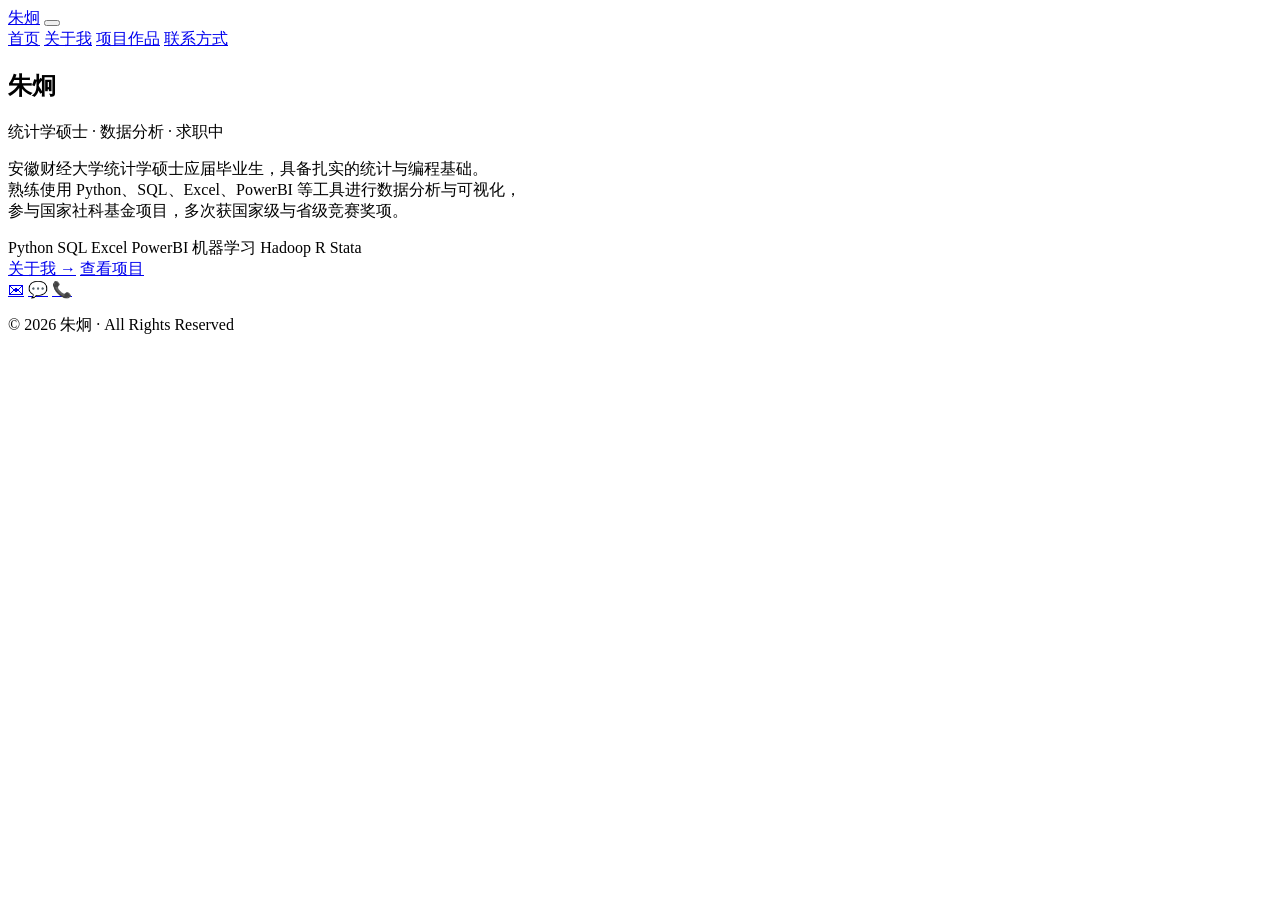
==== index.html @ d9f15bb6 "Add index.html" ====
﻿<!DOCTYPE html>
<html lang="zh-CN">
<head>
  <meta charset="UTF-8">
  <meta name="viewport" content="width=device-width, initial-scale=1.0">
  <title>朱炯 · 个人主页</title>
  <link rel="stylesheet" href="css/style.css">
</head>
<body>
  <nav class="navbar" id="navbar">
    <div class="container">
      <a href="index.html" class="nav-logo">朱炯</a>
      <button class="nav-toggle" id="navToggle" aria-label="菜单">
        <span></span><span></span><span></span>
      </button>
      <div class="nav-links" id="navLinks">
        <a href="index.html" class="active">首页</a>
        <a href="about.html">关于我</a>
        <a href="projects.html">项目作品</a>
        <a href="contact.html">联系方式</a>
      </div>
    </div>
  </nav>

  <section class="hero">
    <div class="hero-content fade-in visible">
      <h1>朱炯</h1>
      <p class="subtitle">统计学硕士 · 数据分析 · 求职中</p>
      <p class="tagline">
        安徽财经大学统计学硕士应届毕业生，具备扎实的统计与编程基础。<br>
        熟练使用 Python、SQL、Excel、PowerBI 等工具进行数据分析与可视化，<br>
        参与国家社科基金项目，多次获国家级与省级竞赛奖项。
      </p>
      <div class="skills-tags">
        <span class="skill-tag">Python</span>
        <span class="skill-tag">SQL</span>
        <span class="skill-tag">Excel</span>
        <span class="skill-tag">PowerBI</span>
        <span class="skill-tag">机器学习</span>
        <span class="skill-tag">Hadoop</span>
        <span class="skill-tag">R</span>
        <span class="skill-tag">Stata</span>
      </div>
      <div class="hero-cta">
        <a href="about.html" class="btn btn-primary">关于我 →</a>
        <a href="projects.html" class="btn btn-outline">查看项目</a>
      </div>
    </div>
  </section>

  <footer class="footer">
    <div class="social-links">
      <a href="mailto:18325976076@163.com" title="邮箱">✉</a>
      <a href="#" title="微信">💬</a>
      <a href="contact.html" title="联系我">📞</a>
    </div>
    <p>&copy; 2026 朱炯 · All Rights Reserved</p>
  </footer>

  <script src="js/main.js"></script>
</body>
</html>
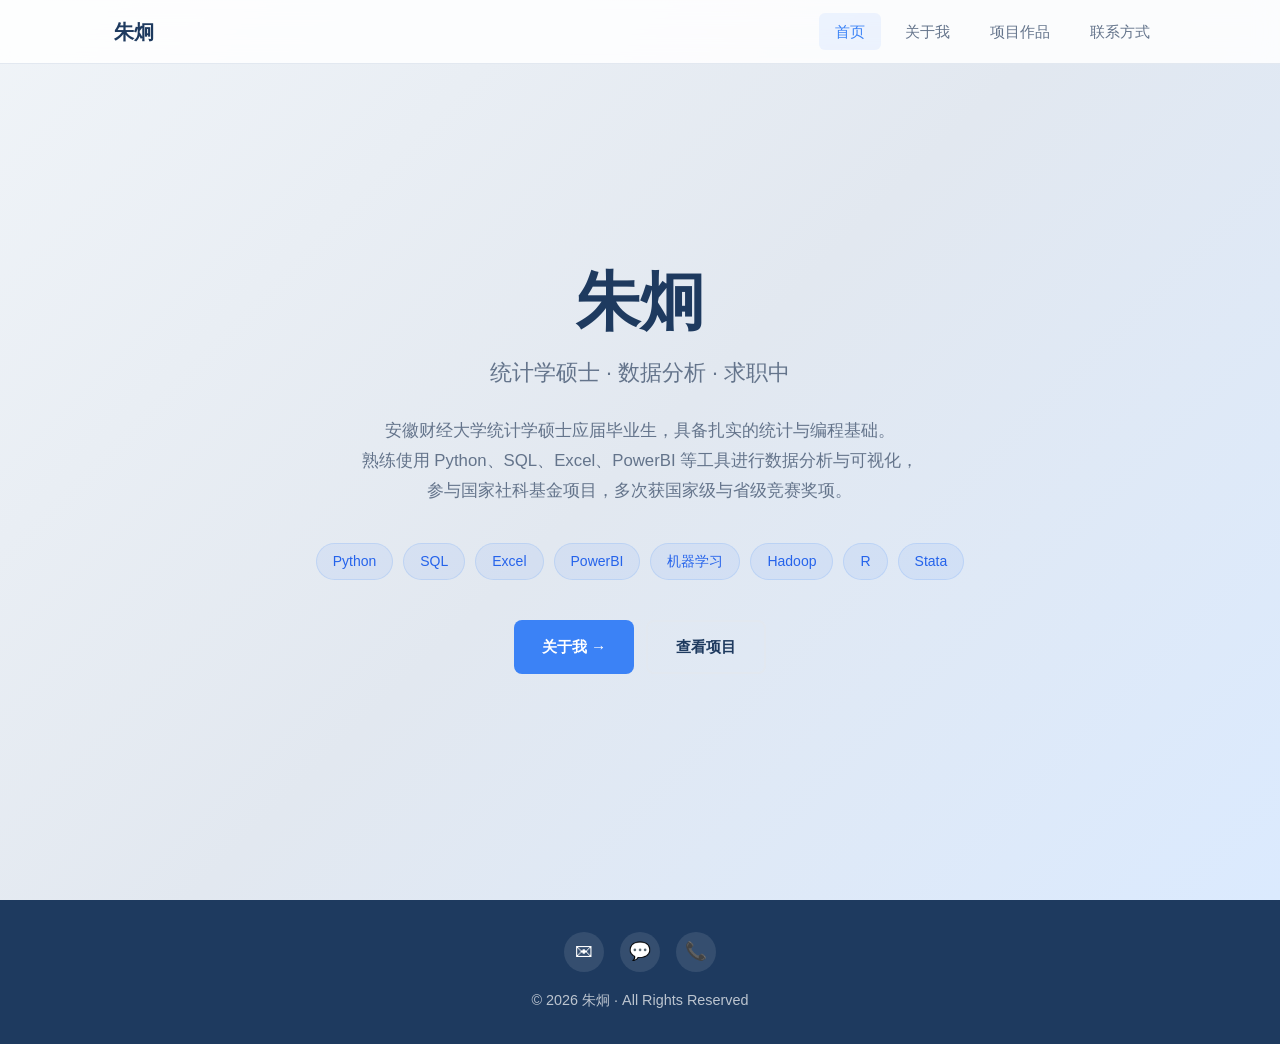
==== commit d31ead13: "feat: add SEO meta tags, JSON-LD, sitemap, robots.txt" ====
--- a/index.html
+++ b/index.html
@@ -3,7 +3,36 @@
 <head>
   <meta charset="UTF-8">
   <meta name="viewport" content="width=device-width, initial-scale=1.0">
-  <title>朱炯 · 个人主页</title>
+  <title>朱炯 · 数据分析 · 个人主页</title>
+  <meta name="description" content="朱炯，安徽财经大学统计学硕士应届毕业生。精通Python、SQL、Excel、PowerBI数据分析，参与国家社科基金项目，多次获国家级竞赛奖项。求职数据分析岗位。">
+  <meta name="keywords" content="朱炯,数据分析,统计学,安徽财经大学,Python,SQL,Excel,PowerBI,求职">
+  <meta name="author" content="朱炯">
+  <link rel="canonical" href="https://zhujiong22.github.io/">
+  <meta property="og:title" content="朱炯 · 数据分析 · 个人主页">
+  <meta property="og:description" content="安徽财经大学统计学硕士，数据分析方向。熟练Python、SQL、PowerBI。">
+  <meta property="og:type" content="website">
+  <meta property="og:url" content="https://zhujiong22.github.io/">
+  <meta property="og:locale" content="zh_CN">
+  <meta name="twitter:card" content="summary">
+  <script type="application/ld+json">
+  {
+    "@context": "https://schema.org",
+    "@type": "Person",
+    "name": "朱炯",
+    "givenName": "炯",
+    "familyName": "朱",
+    "gender": "男",
+    "jobTitle": "数据分析师",
+    "description": "安徽财经大学统计学硕士应届毕业生，具备扎实的统计与编程基础。熟练使用 Python、SQL、Excel、PowerBI 等工具进行数据分析与可视化。",
+    "url": "https://zhujiong22.github.io",
+    "email": "18325976076@163.com",
+    "telephone": "18325976076",
+    "address": { "@type": "PostalAddress", "addressRegion": "安徽", "addressLocality": "阜阳" },
+    "alumniOf": [{ "@type": "CollegeOrUniversity", "name": "安徽财经大学" }],
+    "knowsAbout": ["数据分析","Python","SQL","Excel","PowerBI","机器学习","Hadoop","R","Stata"],
+    "seeks": { "@type": "JobPosting", "title": "数据分析师" }
+  }
+  </script>
   <link rel="stylesheet" href="css/style.css">
 </head>
 <body>
@@ -50,9 +79,9 @@
 
   <footer class="footer">
     <div class="social-links">
-      <a href="mailto:18325976076@163.com" title="邮箱">✉</a>
-      <a href="#" title="微信">💬</a>
-      <a href="contact.html" title="联系我">📞</a>
+      <a href="mailto:18325976076@163.com" title="邮箱" aria-label="发送邮件">✉</a>
+      <a href="contact.html" title="微信" aria-label="微信联系">💬</a>
+      <a href="contact.html" title="联系我" aria-label="联系方式">📞</a>
     </div>
     <p>&copy; 2026 朱炯 · All Rights Reserved</p>
   </footer>
--- a/css/style.css
+++ b/css/style.css
@@ -0,0 +1,562 @@
+﻿/* ========== CSS Reset & Base ========== */
+*, *::before, *::after {
+  margin: 0;
+  padding: 0;
+  box-sizing: border-box;
+}
+
+:root {
+  --primary: #1e3a5f;
+  --primary-light: #2a5080;
+  --accent: #3b82f6;
+  --bg: #f8fafc;
+  --card-bg: #ffffff;
+  --text: #1e293b;
+  --text-muted: #64748b;
+  --border: #e2e8f0;
+  --radius: 12px;
+  --shadow: 0 1px 3px rgba(0,0,0,.06), 0 1px 2px rgba(0,0,0,.04);
+  --shadow-hover: 0 10px 25px rgba(0,0,0,.08), 0 4px 10px rgba(0,0,0,.04);
+  --transition: .25s ease;
+  --nav-height: 64px;
+}
+
+html { scroll-behavior: smooth; }
+
+body {
+  font-family: -apple-system, BlinkMacSystemFont, "Segoe UI", Roboto, "Noto Sans SC", "PingFang SC", "Microsoft YaHei", sans-serif;
+  color: var(--text);
+  background: var(--bg);
+  line-height: 1.7;
+  -webkit-font-smoothing: antialiased;
+}
+
+a { color: var(--accent); text-decoration: none; transition: color var(--transition); }
+a:hover { color: #2563eb; }
+
+img { max-width: 100%; display: block; }
+ul, ol { list-style: none; }
+
+.container {
+  max-width: 1100px;
+  margin: 0 auto;
+  padding: 0 24px;
+}
+
+/* ========== Navigation ========== */
+.navbar {
+  position: fixed;
+  top: 0; left: 0; right: 0;
+  height: var(--nav-height);
+  background: rgba(255,255,255,.85);
+  backdrop-filter: blur(12px);
+  border-bottom: 1px solid var(--border);
+  z-index: 1000;
+}
+
+.navbar.scrolled { box-shadow: 0 1px 8px rgba(0,0,0,.08); }
+
+.navbar .container {
+  display: flex;
+  align-items: center;
+  justify-content: space-between;
+  height: 100%;
+}
+
+.nav-logo {
+  font-size: 1.25rem;
+  font-weight: 700;
+  color: var(--primary);
+}
+
+.nav-links { display: flex; gap: 8px; }
+
+.nav-links a {
+  padding: 6px 16px;
+  border-radius: 6px;
+  color: var(--text-muted);
+  font-size: .95rem;
+  font-weight: 500;
+  transition: all var(--transition);
+}
+
+.nav-links a:hover,
+.nav-links a.active {
+  color: var(--accent);
+  background: rgba(59,130,246,.08);
+}
+
+.nav-toggle {
+  display: none;
+  flex-direction: column;
+  gap: 5px;
+  background: none;
+  border: none;
+  cursor: pointer;
+  padding: 4px;
+}
+
+.nav-toggle span {
+  display: block;
+  width: 24px;
+  height: 2px;
+  background: var(--text);
+  border-radius: 2px;
+  transition: all var(--transition);
+}
+
+@media (max-width: 768px) {
+  .nav-toggle { display: flex; }
+  .nav-links {
+    position: fixed;
+    top: var(--nav-height);
+    left: 0; right: 0;
+    background: var(--card-bg);
+    flex-direction: column;
+    padding: 16px;
+    gap: 4px;
+    border-bottom: 1px solid var(--border);
+    transform: translateY(-100%);
+    opacity: 0;
+    pointer-events: none;
+    transition: all var(--transition);
+  }
+  .nav-links.open {
+    transform: translateY(0);
+    opacity: 1;
+    pointer-events: auto;
+  }
+  .nav-links a { padding: 10px 16px; font-size: 1rem; }
+}
+
+/* ========== Hero ========== */
+.hero {
+  min-height: 100vh;
+  display: flex;
+  align-items: center;
+  justify-content: center;
+  text-align: center;
+  padding: 120px 24px 80px;
+  background: linear-gradient(135deg, #f0f4f8 0%, #e2e8f0 50%, #dbeafe 100%);
+}
+
+.hero-content { max-width: 680px; }
+
+.hero-content h1 {
+  font-size: clamp(2.5rem, 6vw, 4rem);
+  font-weight: 800;
+  color: var(--primary);
+  line-height: 1.15;
+  margin-bottom: 16px;
+}
+
+.hero-content .subtitle {
+  font-size: clamp(1.1rem, 2.5vw, 1.35rem);
+  color: var(--text-muted);
+  margin-bottom: 24px;
+}
+
+.hero-content .tagline {
+  font-size: 1.05rem;
+  color: var(--text-muted);
+  margin-bottom: 36px;
+  line-height: 1.8;
+}
+
+.hero-cta {
+  display: flex;
+  gap: 12px;
+  justify-content: center;
+  flex-wrap: wrap;
+}
+
+.btn {
+  display: inline-flex;
+  align-items: center;
+  gap: 8px;
+  padding: 12px 28px;
+  border-radius: 8px;
+  font-size: .95rem;
+  font-weight: 600;
+  cursor: pointer;
+  border: none;
+  transition: all var(--transition);
+  text-decoration: none;
+}
+
+.btn-primary {
+  background: var(--accent);
+  color: #fff;
+}
+.btn-primary:hover {
+  background: #2563eb;
+  color: #fff;
+  transform: translateY(-2px);
+  box-shadow: 0 4px 12px rgba(59,130,246,.35);
+}
+
+.btn-outline {
+  background: transparent;
+  color: var(--primary);
+  border: 2px solid var(--border);
+}
+.btn-outline:hover {
+  border-color: var(--accent);
+  color: var(--accent);
+  transform: translateY(-2px);
+}
+
+/* ========== Sections ========== */
+.section { padding: 80px 0; }
+
+.section-title {
+  font-size: 1.75rem;
+  font-weight: 700;
+  color: var(--primary);
+  text-align: center;
+  margin-bottom: 12px;
+}
+
+.section-subtitle {
+  text-align: center;
+  color: var(--text-muted);
+  margin-bottom: 48px;
+  font-size: 1.05rem;
+}
+
+/* Skills Tags (home) */
+.skills-tags {
+  display: flex;
+  flex-wrap: wrap;
+  gap: 10px;
+  justify-content: center;
+  margin-bottom: 40px;
+}
+
+.skill-tag {
+  padding: 6px 16px;
+  border-radius: 20px;
+  background: rgba(59,130,246,.08);
+  color: #2563eb;
+  font-size: .875rem;
+  font-weight: 500;
+  border: 1px solid rgba(59,130,246,.15);
+  transition: all var(--transition);
+}
+.skill-tag:hover {
+  background: var(--accent);
+  color: #fff;
+  border-color: var(--accent);
+}
+
+/* ========== About ========== */
+.about-grid {
+  display: grid;
+  grid-template-columns: 1fr 1fr;
+  gap: 48px;
+  margin-top: 24px;
+}
+
+.about-card {
+  background: var(--card-bg);
+  border-radius: var(--radius);
+  padding: 32px;
+  box-shadow: var(--shadow);
+  border: 1px solid var(--border);
+  transition: box-shadow var(--transition);
+}
+.about-card:hover { box-shadow: var(--shadow-hover); }
+
+.about-card h3 {
+  font-size: 1.15rem;
+  font-weight: 700;
+  color: var(--primary);
+  margin-bottom: 20px;
+  padding-bottom: 12px;
+  border-bottom: 2px solid var(--accent);
+  display: inline-block;
+}
+
+/* Timeline */
+.timeline { position: relative; padding-left: 24px; }
+.timeline::before {
+  content: "";
+  position: absolute;
+  left: 6px;
+  top: 4px;
+  bottom: 4px;
+  width: 2px;
+  background: var(--border);
+}
+
+.timeline-item {
+  position: relative;
+  margin-bottom: 28px;
+  padding-left: 20px;
+}
+.timeline-item:last-child { margin-bottom: 0; }
+
+.timeline-item::before {
+  content: "";
+  position: absolute;
+  left: -22px;
+  top: 6px;
+  width: 10px;
+  height: 10px;
+  border-radius: 50%;
+  background: var(--accent);
+  border: 2px solid var(--card-bg);
+  box-shadow: 0 0 0 2px #60a5fa;
+}
+
+.timeline-item .date {
+  font-size: .85rem;
+  color: var(--accent);
+  font-weight: 600;
+  margin-bottom: 4px;
+}
+.timeline-item .title { font-weight: 700; font-size: 1rem; margin-bottom: 2px; }
+.timeline-item .school { font-size: .9rem; color: var(--text-muted); margin-bottom: 6px; }
+.timeline-item .desc { font-size: .9rem; color: var(--text-muted); line-height: 1.6; }
+
+/* Skills Grid */
+.skills-grid {
+  display: grid;
+  grid-template-columns: 1fr 1fr;
+  gap: 20px;
+}
+
+.skill-group { margin-bottom: 4px; }
+.skill-group .skill-name { font-weight: 600; font-size: .9rem; margin-bottom: 6px; color: var(--text); }
+.skill-group .skill-level {
+  height: 8px;
+  background: var(--border);
+  border-radius: 4px;
+  overflow: hidden;
+}
+.skill-group .skill-level .fill {
+  height: 100%;
+  background: linear-gradient(90deg, var(--accent), #60a5fa);
+  border-radius: 4px;
+  width: 0;
+  transition: width .8s ease;
+}
+
+.cert-list { display: flex; flex-wrap: wrap; gap: 10px; margin-top: 12px; }
+.cert-badge {
+  padding: 4px 14px;
+  border-radius: 16px;
+  background: #f0f9ff;
+  color: #2563eb;
+  font-size: .85rem;
+  border: 1px solid #bae6fd;
+}
+
+.eval-list { margin-top: 12px; }
+.eval-item {
+  padding: 10px 0;
+  border-bottom: 1px solid var(--border);
+  font-size: .95rem;
+  line-height: 1.6;
+}
+.eval-item:last-child { border-bottom: none; }
+.eval-item strong { color: #2563eb; display: block; margin-bottom: 2px; }
+
+@media (max-width: 768px) {
+  .about-grid { grid-template-columns: 1fr; gap: 24px; }
+  .skills-grid { grid-template-columns: 1fr; }
+}
+
+/* ========== Projects ========== */
+.projects-grid {
+  display: grid;
+  grid-template-columns: repeat(auto-fill, minmax(340px, 1fr));
+  gap: 24px;
+}
+
+.project-card {
+  background: var(--card-bg);
+  border-radius: var(--radius);
+  overflow: hidden;
+  border: 1px solid var(--border);
+  box-shadow: var(--shadow);
+  transition: all var(--transition);
+}
+.project-card:hover {
+  transform: translateY(-4px);
+  box-shadow: var(--shadow-hover);
+}
+
+.project-card .card-img {
+  height: 200px;
+  background: linear-gradient(135deg, var(--primary), var(--primary-light));
+  display: flex;
+  align-items: center;
+  justify-content: center;
+  color: #fff;
+  font-size: 2.5rem;
+  font-weight: 700;
+  position: relative;
+  overflow: hidden;
+}
+
+.project-card .card-body { padding: 24px; }
+.project-card .card-body h3 {
+  font-size: 1.1rem;
+  font-weight: 700;
+  color: var(--primary);
+  margin-bottom: 8px;
+}
+.project-card .card-body p {
+  font-size: .9rem;
+  color: var(--text-muted);
+  line-height: 1.6;
+  margin-bottom: 16px;
+}
+
+.project-card .tech-tags { display: flex; flex-wrap: wrap; gap: 6px; }
+.project-card .tech-tag {
+  padding: 3px 10px;
+  border-radius: 12px;
+  background: #f0f4ff;
+  color: #2563eb;
+  font-size: .8rem;
+  font-weight: 500;
+}
+
+@media (max-width: 480px) {
+  .projects-grid { grid-template-columns: 1fr; }
+}
+
+/* ========== Contact ========== */
+.contact-wrap {
+  display: grid;
+  grid-template-columns: 1fr 1fr;
+  gap: 48px;
+}
+
+.contact-form {
+  background: var(--card-bg);
+  padding: 32px;
+  border-radius: var(--radius);
+  box-shadow: var(--shadow);
+  border: 1px solid var(--border);
+}
+
+.form-group { margin-bottom: 20px; }
+.form-group label {
+  display: block;
+  font-size: .9rem;
+  font-weight: 600;
+  margin-bottom: 6px;
+  color: var(--text);
+}
+.form-group input,
+.form-group textarea {
+  width: 100%;
+  padding: 10px 14px;
+  border: 1px solid var(--border);
+  border-radius: 8px;
+  font-size: .95rem;
+  font-family: inherit;
+  color: var(--text);
+  background: var(--bg);
+  transition: border-color var(--transition), box-shadow var(--transition);
+  outline: none;
+}
+.form-group input:focus,
+.form-group textarea:focus {
+  border-color: var(--accent);
+  box-shadow: 0 0 0 3px rgba(59,130,246,.15);
+}
+.form-group textarea { min-height: 120px; resize: vertical; }
+
+.contact-info { display: flex; flex-direction: column; gap: 20px; justify-content: center; }
+
+.contact-item {
+  display: flex;
+  align-items: center;
+  gap: 16px;
+  padding: 16px 20px;
+  background: var(--card-bg);
+  border-radius: var(--radius);
+  border: 1px solid var(--border);
+  box-shadow: var(--shadow);
+  transition: box-shadow var(--transition);
+}
+.contact-item:hover { box-shadow: var(--shadow-hover); }
+
+.contact-item .icon {
+  width: 44px;
+  height: 44px;
+  border-radius: 10px;
+  background: rgba(59,130,246,.1);
+  display: flex;
+  align-items: center;
+  justify-content: center;
+  font-size: 1.25rem;
+  flex-shrink: 0;
+}
+
+.contact-item .info-label { font-size: .8rem; color: var(--text-muted); margin-bottom: 2px; }
+.contact-item .info-value { font-size: .95rem; font-weight: 600; color: var(--text); }
+
+@media (max-width: 768px) {
+  .contact-wrap { grid-template-columns: 1fr; gap: 32px; }
+}
+
+/* ========== Footer ========== */
+.footer {
+  background: var(--primary);
+  color: rgba(255,255,255,.7);
+  text-align: center;
+  padding: 32px 24px;
+  font-size: .9rem;
+}
+
+.footer .social-links {
+  display: flex;
+  justify-content: center;
+  gap: 16px;
+  margin-bottom: 16px;
+}
+
+.footer .social-links a {
+  display: flex;
+  align-items: center;
+  justify-content: center;
+  width: 40px;
+  height: 40px;
+  border-radius: 50%;
+  background: rgba(255,255,255,.1);
+  color: #fff;
+  font-size: 1.1rem;
+  transition: all var(--transition);
+}
+.footer .social-links a:hover {
+  background: var(--accent);
+  transform: translateY(-2px);
+}
+
+/* ========== Page Header ========== */
+.page-header {
+  padding: 120px 24px 48px;
+  background: linear-gradient(135deg, #f0f4f8 0%, #dbeafe 100%);
+  text-align: center;
+}
+
+.page-header h1 {
+  font-size: clamp(1.8rem, 4vw, 2.5rem);
+  font-weight: 800;
+  color: var(--primary);
+}
+
+.page-header p { color: var(--text-muted); font-size: 1.05rem; margin-top: 8px; }
+
+/* ========== Animations ========== */
+.fade-in {
+  opacity: 0;
+  transform: translateY(20px);
+  transition: opacity .6s ease, transform .6s ease;
+}
+.fade-in.visible { opacity: 1; transform: translateY(0); }
